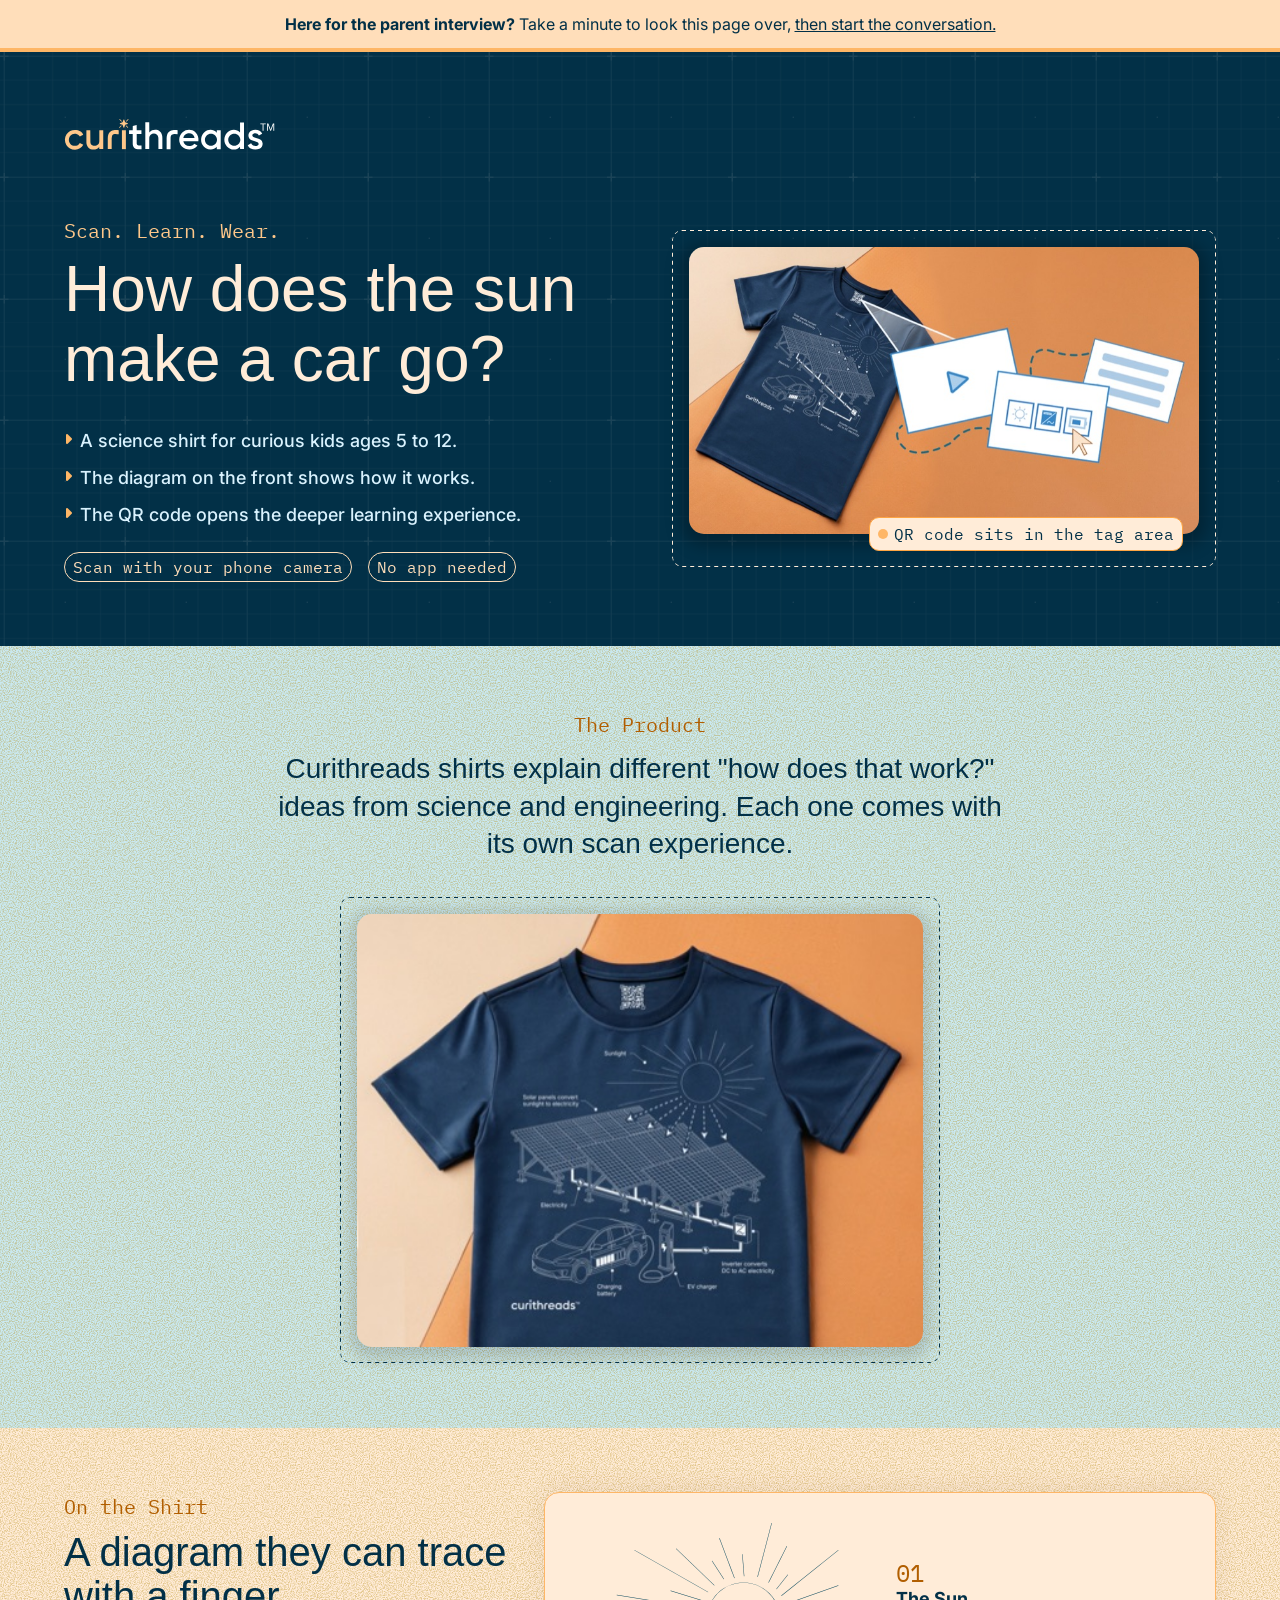
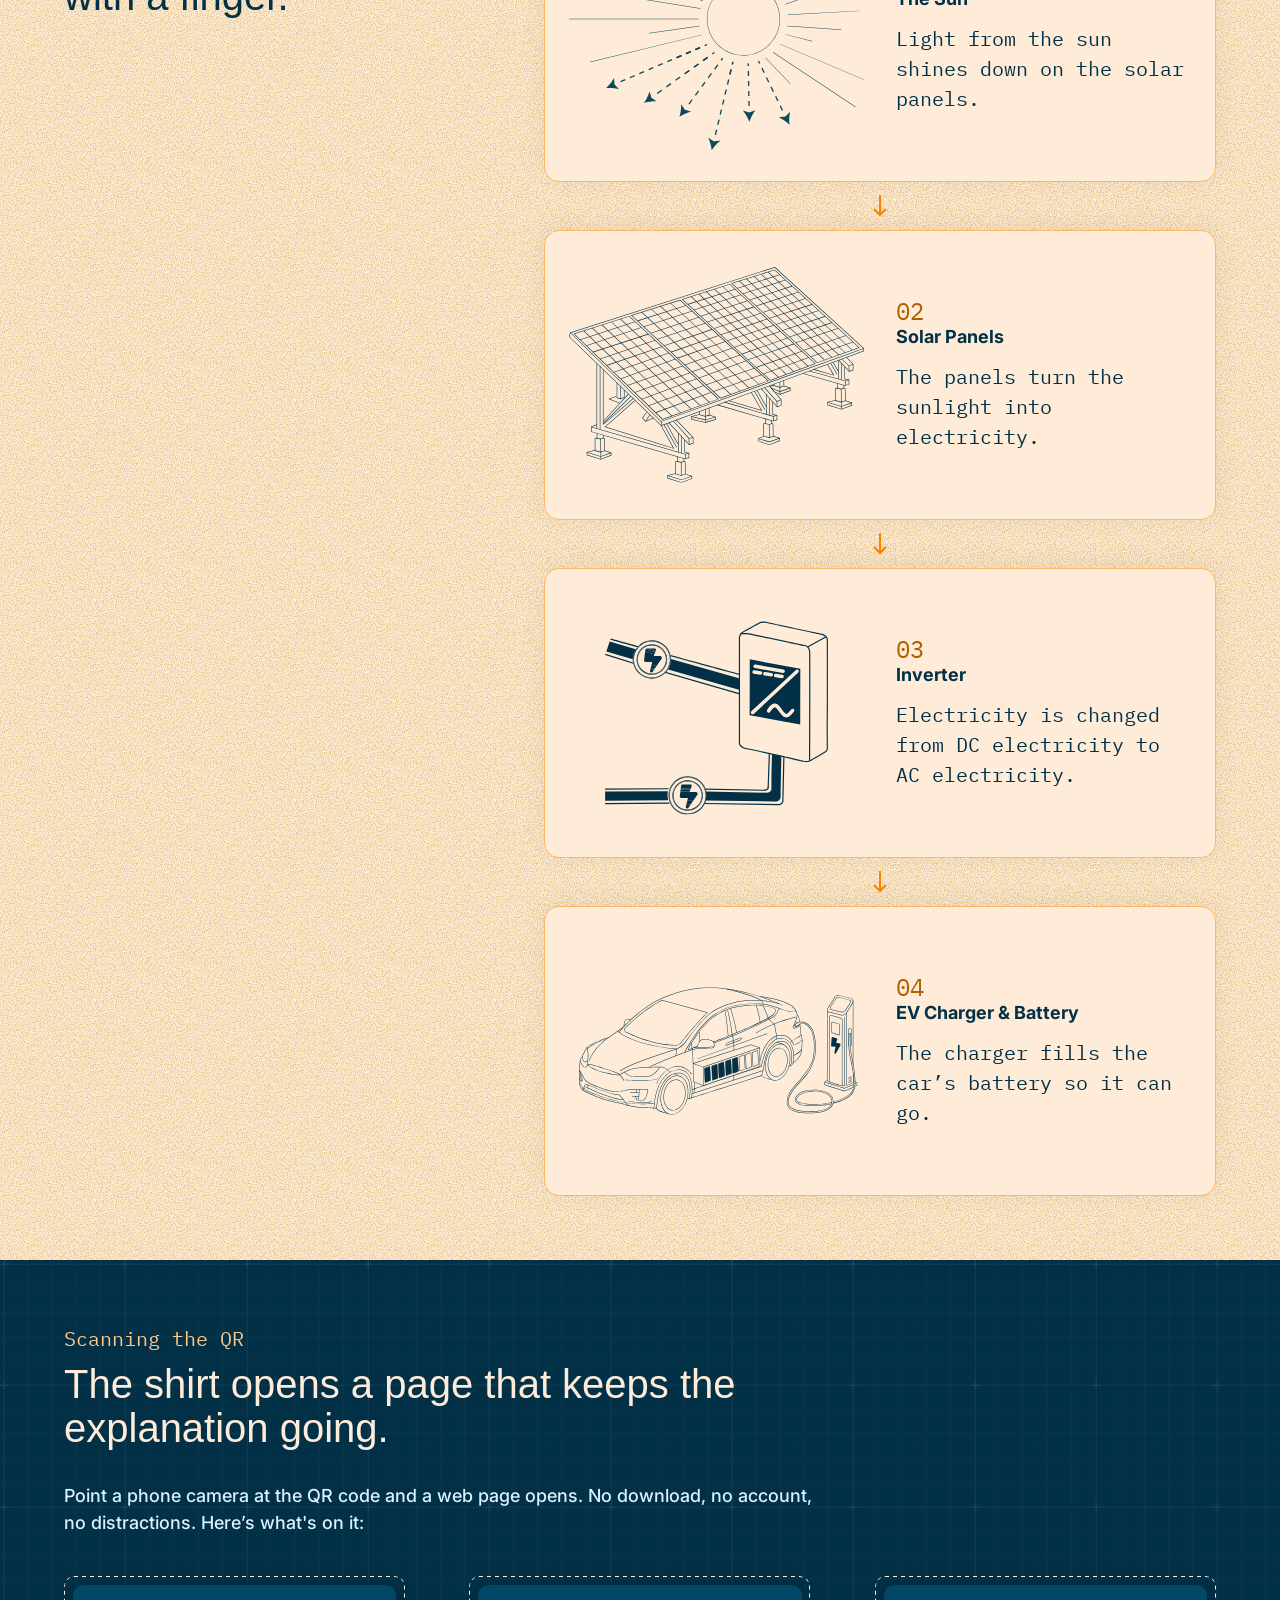
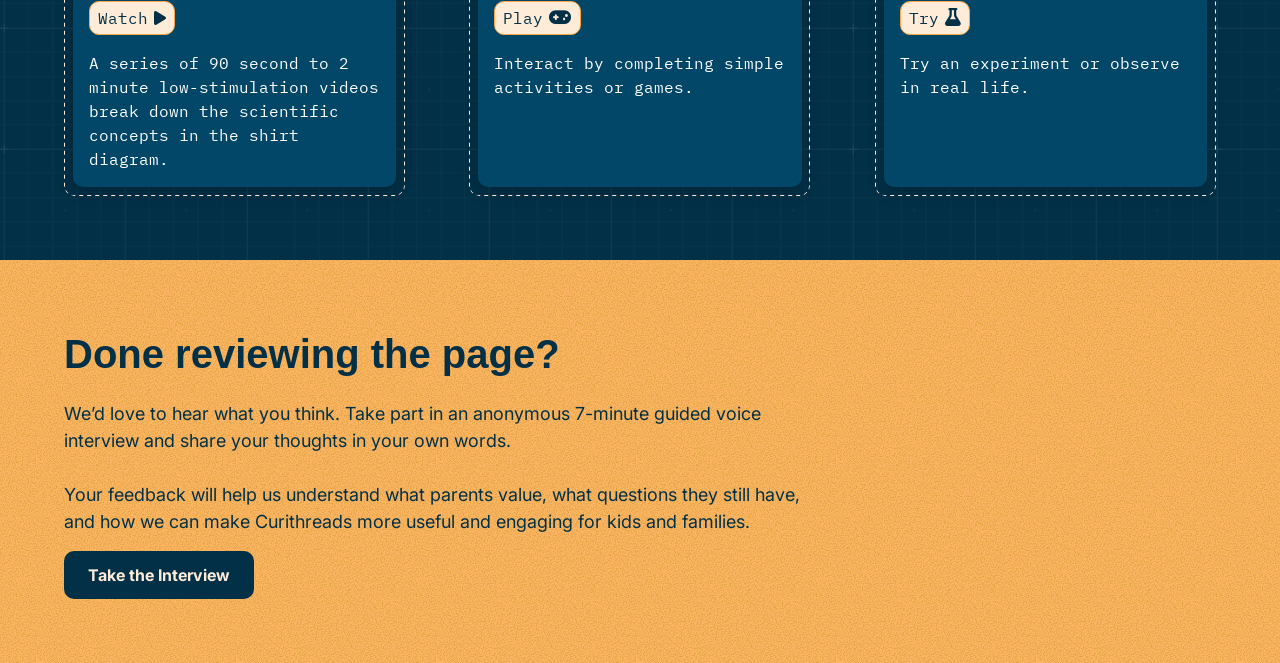
==== parent-interview/index.html @ 8d81da08 "Add Curithreads design system and parent-interview landing page - Design tokens (color, type, spacin" ====
<!DOCTYPE html>
<html lang="en">
<head>
  <meta charset="utf-8">
  <meta name="viewport" content="width=device-width, initial-scale=1">
  <title>Curithreads — Parent Interview</title>

  <!-- TODO: swap for the Font Awesome 7 Pro kit script; then use fa-regular for play/gamepad/flask as in Figma -->
  <link rel="stylesheet" href="https://cdnjs.cloudflare.com/ajax/libs/font-awesome/6.5.2/css/all.min.css">

  <link rel="stylesheet" href="../css/tokens.css">
  <link rel="stylesheet" href="../css/typography.css">
  <link rel="stylesheet" href="../css/base.css">
  <link rel="stylesheet" href="../css/components.css">
  <link rel="stylesheet" href="parent-interview.css">
  <script src="parent-interview.js" defer></script>
</head>
<body>

  <!-- Announcement banner -->
  <div class="announcement surface-banner">
    <p class="body">
      <strong class="body-bold">Here for the parent interview?</strong>
      Take a minute to look this page over,
      <a class="body" href="https://buildpad.io/interview/tk2288g4">then start the conversation.</a>
    </p>
  </div>

  <main>

    <!-- Hero -->
    <header class="surface-inverse surface-grid">
      <div class="container hero">
        <img class="hero__logo" src="../images/curithreads-logo-white.svg" alt="Curithreads" width="213" height="36">

        <div class="hero__grid">
          <div class="hero__copy">
            <div class="hero__intro">
              <div class="heading-group">
                <p class="mono-lg text-inverse-accent">Scan. Learn. Wear.</p>
                <h1 class="display text-inverse-display">How does the sun make a car go?</h1>
              </div>

              <ul class="caret-list body-lg-medium text-inverse" role="list">
                <li><i class="fa-solid fa-caret-right icon-sm" aria-hidden="true"></i>A science shirt for curious kids ages 5 to 12.</li>
                <li><i class="fa-solid fa-caret-right icon-sm" aria-hidden="true"></i>The diagram on the front shows how it works.</li>
                <li><i class="fa-solid fa-caret-right icon-sm" aria-hidden="true"></i>The QR code opens the deeper learning experience.</li>
              </ul>
            </div>

            <ul class="pill-row" role="list">
              <li class="pill mono">Scan with your phone camera</li>
              <li class="pill mono">No app needed</li>
            </ul>
          </div>

          <figure class="frame frame--dashed hero__media">
            <img
              src="../images/solar-to-ev-4-1280.jpg"
              srcset="../images/solar-to-ev-4-800.jpg 800w, ../images/solar-to-ev-4-1280.jpg 1280w"
              sizes="(max-width: 960px) 100vw, 50vw"
              alt="Navy Curithreads t-shirt printed with a diagram of sunlight, solar panels and an EV charger, with the QR code on the collar linking to video, activity and reading screens"
              width="1280" height="720" fetchpriority="high">
            <figcaption class="tag mono"><span class="tag__dot" aria-hidden="true"></span>QR code sits in the tag area</figcaption>
          </figure>
        </div>
      </div>
    </header>

    <!-- The Product -->
    <section class="surface-cool surface-grain" aria-labelledby="product-heading">
      <div class="container product">
        <h2 id="product-heading" class="mono-lg text-accent">The Product</h2>
        <p class="lead">Curithreads shirts explain different "how does that work?" ideas from science and engineering. Each one comes with its own scan experience.</p>
        <figure class="frame frame--dashed product__media">
          <img
            src="../images/solar-to-ev-5-900.jpg"
            srcset="../images/solar-to-ev-5-450.jpg 450w, ../images/solar-to-ev-5-900.jpg 900w, ../images/solar-to-ev-5-1200.jpg 1200w"
            sizes="(max-width: 648px) calc(100vw - 80px), 568px"
            alt="Navy Curithreads t-shirt with a printed diagram showing sunlight hitting solar panels, an inverter converting DC to AC electricity, and an EV charger charging a car battery"
            width="900" height="688" loading="lazy">
        </figure>
      </div>
    </section>

    <!-- On the Shirt -->
    <section class="surface-warm surface-grain" aria-labelledby="shirt-heading">
      <div class="container shirt">
        <div class="heading-group shirt__intro">
          <p class="mono-lg text-accent">On the Shirt</p>
          <h2 id="shirt-heading" class="heading-lg">A diagram they can trace with a finger.</h2>
        </div>

        <ol class="steps" role="list">
          <li class="step" style="--i: 0">
            <div class="step__card">
              <div class="step__art"><img src="../images/sun.svg" alt="" width="344" height="266"></div>
              <div class="step__text">
                <div>
                  <span class="numeral text-accent" aria-hidden="true">01</span>
                  <h3 class="title">The Sun</h3>
                </div>
                <p class="mono-lg">Light from the sun shines down on the solar panels.</p>
              </div>
            </div>
          </li>
          <li class="step" style="--i: 1">
            <div class="step__card">
              <div class="step__art"><img src="../images/panels.svg" alt="" width="344" height="252"></div>
              <div class="step__text">
                <div>
                  <span class="numeral text-accent" aria-hidden="true">02</span>
                  <h3 class="title">Solar Panels</h3>
                </div>
                <p class="mono-lg">The panels turn the sunlight into electricity.</p>
              </div>
            </div>
          </li>
          <li class="step" style="--i: 2">
            <div class="step__card">
              <div class="step__art"><img src="../images/inverter.svg" alt="" width="239" height="217"></div>
              <div class="step__text">
                <div>
                  <span class="numeral text-accent" aria-hidden="true">03</span>
                  <h3 class="title">Inverter</h3>
                </div>
                <p class="mono-lg">Electricity is changed from DC electricity to AC electricity.</p>
              </div>
            </div>
          </li>
          <li class="step" style="--i: 3">
            <div class="step__card">
              <div class="step__art"><img src="../images/ev.svg" alt="" width="360" height="178"></div>
              <div class="step__text">
                <div>
                  <span class="numeral text-accent" aria-hidden="true">04</span>
                  <h3 class="title">EV Charger &amp; Battery</h3>
                </div>
                <p class="mono-lg">The charger fills the car’s battery so it can go.</p>
              </div>
            </div>
          </li>
        </ol>
      </div>
    </section>

    <!-- Scanning the QR -->
    <section class="surface-inverse surface-grid" aria-labelledby="scan-heading">
      <div class="container scan">
        <div class="scan__intro">
          <div class="heading-group">
            <p class="mono-lg text-inverse-accent">Scanning the QR</p>
            <h2 id="scan-heading" class="heading-lg text-inverse-display">The shirt opens a page that keeps the explanation going.</h2>
          </div>
          <p class="body-lg-medium text-inverse">Point a phone camera at the QR code and a web page opens. No download, no account, no distractions. Here’s what's on it:</p>
        </div>

        <ul class="features" role="list">
          <li class="frame frame--dashed">
            <div class="feature">
              <span class="tag mono">Watch <i class="fa-solid fa-play icon-sm" aria-hidden="true"></i></span>
              <p class="mono text-white">A series of 90 second to 2 minute low-stimulation videos break down the scientific concepts in the shirt diagram.</p>
            </div>
          </li>
          <li class="frame frame--dashed">
            <div class="feature">
              <span class="tag mono">Play <i class="fa-solid fa-gamepad icon" aria-hidden="true"></i></span>
              <p class="mono text-white">Interact by completing simple activities or games.</p>
            </div>
          </li>
          <li class="frame frame--dashed">
            <div class="feature">
              <span class="tag mono">Try <i class="fa-solid fa-flask icon" aria-hidden="true"></i></span>
              <p class="mono text-white">Try an experiment or observe in real life.</p>
            </div>
          </li>
        </ul>
      </div>
    </section>

    <!-- Interview CTA -->
    <section id="interview" class="surface-accent surface-grain" aria-labelledby="interview-heading">
      <div class="container interview">
        <h2 id="interview-heading" class="heading-lg-bold">Done reviewing the page?</h2>
        <div class="interview__body body-lg">
          <p>We’d love to hear what you think. Take part in an anonymous 7-minute guided voice interview and share your thoughts in your own words.</p>
          <p>Your feedback will help us understand what parents value, what questions they still have, and how we can make Curithreads more useful and engaging for kids and families.</p>
        </div>
        <a class="button body-bold" href="https://buildpad.io/interview/tk2288g4">Take the Interview</a>
      </div>
    </section>

  </main>
</body>
</html>
---- css/tokens.css ----
/* ==========================================================================
   Curithreads — Design Tokens
   ========================================================================== */

:root {
  /* ---- Color: primary ---------------------------------------------------
     Names mirror the Figma variables (curithreads-brand-colors), so Figma
     Dev Mode output like var(--primary-navy) works as-is. */
  --primary-blue: #219ebc;
  --primary-teal: #126783;
  --primary-navy: #023047;
  --primary-orange: #fb8501;

  /* ---- Color: sky scale ------------------------------------------------ */
  --scale-sky-50: #cae9f1;    /* NOT IN FIGMA — from parent-interview "The Product" bg */
  --scale-sky-100: #9bdded;
  --scale-sky-200: #7cd3e8;
  --scale-sky-300: #5ec9e2;
  --scale-sky-400: #40bfdd;
  --scale-sky-500: #25b2d4;
  --scale-sky-600: #1f99b6;
  --scale-sky-700: #1a7f97;
  --scale-sky-800: #156679;
  --scale-sky-900: #0f4c5b;
  --scale-sky-1000: #0a333c;

  /* ---- Color: ocean scale ---------------------------------------------- */
  --scale-ocean-100: #97daf0;
  --scale-ocean-200: #78cfec;
  --scale-ocean-300: #59c4e8;
  --scale-ocean-400: #39b9e3;
  --scale-ocean-500: #1eacdb;
  --scale-ocean-600: #1994bc;
  --scale-ocean-700: #157b9c;
  --scale-ocean-800: #11627d;
  --scale-ocean-900: #0c4a5e;
  --scale-ocean-1000: #08313e;

  /* ---- Color: navy scale ----------------------------------------------- */
  --scale-navy-50: #d9f2fe;   /* NOT IN FIGMA — from text styles (body on dark) */
  --scale-navy-100: #8cd6fb;
  --scale-navy-200: #6acafa;
  --scale-navy-300: #47bef9;
  --scale-navy-400: #24b2f8;
  --scale-navy-500: #06a4f3;
  --scale-navy-600: #058cd0;
  --scale-navy-700: #0475ad;
  --scale-navy-800: #035d8a;
  --scale-navy-900: #024668;
  --scale-navy-1000: var(--primary-navy); /* Figma has #012E45; unified with primary navy */

  /* ---- Color: orange scale --------------------------------------------- */
  --scale-orange-25: #ffecd8; /* NOT IN FIGMA — from text styles (headlines on dark) */
  --scale-orange-50: #ffdeba;
  --scale-orange-100: #fec78a;
  --scale-orange-200: #feb666;
  --scale-orange-300: #fea543;
  --scale-orange-400: #fe951f;
  --scale-orange-500: #f88300;
  --scale-orange-600: #d57100;
  --scale-orange-700: #b15e00;
  --scale-orange-800: #8e4b00;
  --scale-orange-900: #6a3800;
  --scale-orange-1000: #472500;

  /* ---- Color: neutrals ------------------------------------------------- */
  --color-white: #ffffff;
  --color-black: #000000;

  /* ---- Color: semantic text -------------------------------------------- */
  --text-default: var(--primary-navy);
  --text-accent: var(--scale-orange-700);         /* eyebrows, step numbers */
  --text-inverse: var(--scale-navy-50);           /* body copy on navy */
  --text-inverse-display: var(--scale-orange-25); /* headlines on navy */
  --text-inverse-accent: var(--scale-orange-100); /* eyebrows on navy */
  --text-inverse-subtle: var(--scale-orange-50);  /* small mono notes on navy */
  --text-icon-accent: var(--scale-orange-200);    /* bullet carets on navy */

  /* ---- Color: semantic surfaces ---------------------------------------- */
  --surface-default: var(--color-white);
  --surface-inverse: var(--primary-navy);
  --surface-inverse-raised: var(--scale-navy-900); /* cards on navy */
  --surface-banner: var(--scale-orange-50);
  --surface-warm: var(--scale-orange-25);
  --surface-cool: var(--scale-sky-50);
  --surface-accent: var(--scale-orange-200);
  --surface-tag: var(--scale-orange-25);

  /* ---- Color: semantic borders ----------------------------------------- */
  --border-frame: var(--scale-orange-25);   /* thin outline around cards/images */
  --border-tag: var(--scale-orange-300);
  --border-pill-inverse: var(--scale-orange-50);
  --border-accent: var(--scale-orange-200); /* thick rule under banner */

  /* ---- Font families --------------------------------------------------- */
  --font-display: "Futura", "Futura PT", "Jost", "Century Gothic", sans-serif;
  --font-body: "Inter", system-ui, -apple-system, "Segoe UI", sans-serif;
  --font-mono: "IBM Plex Mono", ui-monospace, "SFMono-Regular", Menlo, monospace;
  --font-icon: "Font Awesome 7 Pro";

  /* ---- Font weights ---------------------------------------------------- */
  --weight-regular: 400;
  --weight-medium: 500;
  --weight-bold: 700;
  --weight-solid: 900; /* Font Awesome "solid" style */

  /* ---- Font sizes (16px root) ------------------------------------------ */
  --size-14: 0.875rem;  /* 14px */
  --size-16: 1rem;      /* 16px */
  --size-18: 1.125rem;  /* 18px */
  --size-20: 1.25rem;   /* 20px */
  --size-24: 1.5rem;    /* 24px */
  --size-28: 1.75rem;   /* 28px */
  --size-36: 2.25rem;   /* 36px */
  --size-40: 2.5rem;    /* 40px */
  --size-64: 4rem;      /* 64px */

  /* ---- Line heights (unitless ratios) ---------------------------------- */
  --leading-none: 1;     /* 36/36 */
  --leading-tight: 1.1;  /* 64/70.4, 40/44 */
  --leading-snug: 1.35;  /* 28/37.8 */
  --leading-normal: 1.5; /* 16/24, 18/27, 20/30, 24/36, 40/60 */

  /* ---- Spacing --------------------------------------------------------- */
  --space-4: 0.25rem;
  --space-8: 0.5rem;
  --space-12: 0.75rem;
  --space-16: 1rem;
  --space-24: 1.5rem;
  --space-32: 2rem;
  --space-40: 2.5rem;
  --space-48: 3rem;
  --space-64: 4rem;
  --space-72: 4.5rem;

  /* ---- Radius ---------------------------------------------------------- */
  --radius-md: 10px;
  --radius-lg: 15px;
  --radius-pill: 9999px;

  /* ---- Shadows --------------------------------------------------------- */
  --shadow-frame: 0 4px 4px #00141d;
  --shadow-raised: 0 4px 16px rgb(0 0 0 / 0.25);
  /* Image drop shadows — pick by the background the image sits on */
  --shadow-media-dark: 0 4px 16px 8px rgb(0 0 0 / 0.25);  /* on dark (navy) */
  --shadow-media-light: 0 4px 16px 8px rgb(0 0 0 / 0.15); /* on light surfaces */

  /* ---- Layout ---------------------------------------------------------- */
  --container-max: 1440px;
  --content-max: 750px;  /* readable text column */
  --gutter: var(--space-64);
  --section-pad-y: var(--space-64);
}

@media (max-width: 600px) {
  :root {
    --gutter: var(--space-24);
    --section-pad-y: var(--space-48);
  }
}
---- css/typography.css ----
/* ==========================================================================
   Curithreads — Typography
   Requires tokens.css.

   Type styles set font only, never color. Pair them with a .text-* color
   utility (bottom of file) or set color on the parent section.
   ========================================================================== */

@import url("https://fonts.googleapis.com/css2?family=IBM+Plex+Mono:wght@400&family=Inter:wght@400;500;700&display=swap");

/* ---- Display (Futura) ---------------------------------------------------- */

/* 64/70.4 · 500 — hero headline ("How does the sun make a car go?") */
.display {
  font-family: var(--font-display);
  font-size: var(--size-64);
  font-weight: var(--weight-medium);
  line-height: var(--leading-tight);
}

/* 40/44 · 500 — section headline ("A diagram they can trace with a finger.") */
.heading-lg {
  font-family: var(--font-display);
  font-size: var(--size-40);
  font-weight: var(--weight-medium);
  line-height: var(--leading-tight);
}

/* 40/60 · 700 — CTA headline ("Done reviewing the page?") */
.heading-lg-bold {
  font-family: var(--font-display);
  font-size: var(--size-40);
  font-weight: var(--weight-bold);
  line-height: var(--leading-normal);
}

/* 28/37.8 · 500 — intro statement ("Curithreads shirts explain…") */
.lead {
  font-family: var(--font-display);
  font-size: var(--size-28);
  font-weight: var(--weight-medium);
  line-height: var(--leading-snug);
}

/* ---- Body (Inter) -------------------------------------------------------- */

/* 24/36 · 700 — step / card title ("The Sun", "Inverter") */
.title {
  font-family: var(--font-body);
  font-size: var(--size-24);
  font-weight: var(--weight-bold);
  line-height: var(--leading-normal);
}

/* 18/27 · 400 — long-form paragraph ("We'd love to hear what you think…") */
.body-lg {
  font-family: var(--font-body);
  font-size: var(--size-18);
  font-weight: var(--weight-regular);
  line-height: var(--leading-normal);
}

/* 18/27 · 500 — body on dark backgrounds ("A science shirt for curious kids…") */
.body-lg-medium {
  font-family: var(--font-body);
  font-size: var(--size-18);
  font-weight: var(--weight-medium);
  line-height: var(--leading-normal);
}

/* 16/24 · 400 — default body ("Take a minute to look this page over") */
.body {
  font-family: var(--font-body);
  font-size: var(--size-16);
  font-weight: var(--weight-regular);
  line-height: var(--leading-normal);
}

/* 16/24 · 700 — emphasis ("Here for the parent interview?") */
.body-bold {
  font-family: var(--font-body);
  font-size: var(--size-16);
  font-weight: var(--weight-bold);
  line-height: var(--leading-normal);
}

/* Links inherit the surrounding style and add the underline.
   <a class="body">…</a> or <a class="body-bold">Take the Interview</a> */
/* :where() keeps specificity at zero so components like .button can override */
:where(.link, a.body, a.body-bold) {
  color: inherit;
  text-decoration: underline;
}

/* ---- Mono (IBM Plex Mono) ------------------------------------------------ */

/* 36/36 · 400 — step numerals ("01", "02") */
.numeral {
  font-family: var(--font-mono);
  font-size: var(--size-36);
  font-weight: var(--weight-regular);
  line-height: var(--leading-none);
}

/* 20/30 · 400 — eyebrows ("The Product", "Scan. Learn. Wear.") and
   step descriptions ("Light from the sun shines down…") */
.mono-lg {
  font-family: var(--font-mono);
  font-size: var(--size-20);
  font-weight: var(--weight-regular);
  line-height: var(--leading-normal);
}

/* 16/24 · 400 — labels, notes, feature copy ("Watch", "No app needed") */
.mono {
  font-family: var(--font-mono);
  font-size: var(--size-16);
  font-weight: var(--weight-regular);
  line-height: var(--leading-normal);
}

/* ---- Icons (Font Awesome) -----------------------------------------------
   Font family + style come from Font Awesome's own classes
   (fa-solid / fa-regular). These only size the glyph.
   <i class="fa-solid fa-caret-right icon-sm" aria-hidden="true"></i> */

.icon    { font-size: var(--size-18); line-height: 1; }
.icon-sm { font-size: var(--size-16); line-height: 1; }

/* ---- Text color utilities ------------------------------------------------ */

.text-default        { color: var(--text-default); }
.text-accent         { color: var(--text-accent); }
.text-inverse        { color: var(--text-inverse); }
.text-inverse-display{ color: var(--text-inverse-display); }
.text-inverse-accent { color: var(--text-inverse-accent); }
.text-inverse-subtle { color: var(--text-inverse-subtle); }
.text-icon-accent    { color: var(--text-icon-accent); }
.text-white          { color: var(--color-white); }

/* ---- Responsive scale ---------------------------------------------------- */

@media (max-width: 600px) {
  .display          { font-size: var(--size-40); }
  .heading-lg,
  .heading-lg-bold  { font-size: var(--size-28); line-height: var(--leading-tight); }
  .lead             { font-size: var(--size-20); }
  .numeral          { font-size: var(--size-28); }
  .mono-lg          { font-size: var(--size-18); }
}
---- css/base.css ----
/* ==========================================================================
   Curithreads — Base
   Requires tokens.css.
   ========================================================================== */

*,
*::before,
*::after {
  box-sizing: border-box;
}

body {
  margin: 0;
  background: var(--surface-default);
  color: var(--text-default);
  font-family: var(--font-body);
  -webkit-font-smoothing: antialiased;
}

h1, h2, h3, h4, h5, h6, p, figure, ul, ol {
  margin: 0;
}

/* Lists used for layout: add role="list" so Safari keeps list semantics */
ul[role="list"],
ol[role="list"] {
  padding: 0;
  list-style: none;
}

img {
  display: block;
  max-width: 100%;
  height: auto;
}

a {
  color: inherit;
}

:focus-visible {
  outline: 3px solid var(--primary-orange);
  outline-offset: 2px;
}

.visually-hidden {
  position: absolute;
  width: 1px;
  height: 1px;
  overflow: hidden;
  clip: rect(0 0 0 0);
  white-space: nowrap;
}

/* ---- Layout ---------------------------------------------------------------- */

.container {
  width: 100%;
  max-width: var(--container-max);
  margin-inline: auto;
  padding: var(--section-pad-y) var(--gutter);
}

/* ---- Surfaces -------------------------------------------------------------- */

.surface-inverse { background: var(--surface-inverse); }
.surface-banner  { background: var(--surface-banner); }
.surface-warm    { background: var(--surface-warm); }
.surface-cool    { background: var(--surface-cool); }
.surface-accent  { background: var(--surface-accent); }

/* Grid pattern overlay. Background images paint above the background color
   and below content, so no extra element is needed.
   <section class="surface-inverse surface-grid"> */
.surface-grid {
  background-image: url("../images/grid-background.svg");
  background-position: top left;
  background-repeat: repeat;
  background-size: 121.333px; /* 25% of the source artwork's 485.333px period */
}

/* Retro print grain for light surfaces.
   <section class="surface-warm surface-grain"> */
.surface-grain {
  background-image: url("../images/grain.svg");
  background-repeat: repeat;
  background-size: 200px;
}
---- css/components.css ----
/* ==========================================================================
   Curithreads — Components
   Requires tokens.css + typography.css.
   ========================================================================== */

/* ---- Pill ------------------------------------------------------------------
   Outlined label on dark backgrounds ("No app needed").
   <span class="pill mono">No app needed</span> */

.pill {
  display: inline-flex;
  align-items: center;
  padding: 2px var(--space-8);
  border: 1px solid var(--border-pill-inverse);
  border-radius: var(--radius-lg);
  color: var(--text-inverse-subtle);
}

.pill-row {
  display: flex;
  flex-wrap: wrap;
  gap: var(--space-16);
}

/* ---- Tag -------------------------------------------------------------------
   Filled chip with optional dot or trailing icon ("Watch ▶").
   <span class="tag mono">Watch <i class="fa-solid fa-play icon-sm" aria-hidden="true"></i></span> */

.tag {
  display: inline-flex;
  align-items: center;
  gap: 6px;
  padding: var(--space-4) var(--space-8);
  background: var(--surface-tag);
  border: 1px solid var(--border-tag);
  border-radius: var(--radius-md);
  color: var(--text-default);
}

.tag__dot {
  width: 10px;
  height: 10px;
  border-radius: var(--radius-pill);
  background: var(--scale-orange-200);
}

/* ---- Frame -----------------------------------------------------------------
   Thin light outline that wraps images and cards on dark backgrounds. */

.frame {
  padding: var(--space-8);
  border: 1px solid var(--border-frame);
  border-radius: var(--radius-md);
}

/* Dashed variant: 4px dashes / 4px gaps. CSS `dashed` can't set dash length,
   so the outline is an SVG used as a mask over a solid fill, which lets the
   color come from a variable. Stroke is 2px centered on the edge, leaving a
   1px visible line.
   Set --frame-color to change it, e.g. on light backgrounds:
   <figure class="frame frame--dashed" style="--frame-color: var(--primary-navy)"> */
.frame--dashed {
  --frame-color: var(--border-frame);
  position: relative;
  border-color: transparent;
}

.frame--dashed::before {
  content: "";
  position: absolute;
  inset: -1px; /* cover the transparent 1px border */
  /* Snap to whole pixels. Frames around images often have fractional heights,
     and the SVG mask then rasterizes a pixel taller than the box, clipping the
     bottom line. Browsers without round() keep the inset sizing above. */
  width: round(down, 100% + 2px, 1px);
  height: round(down, 100% + 2px, 1px);
  border-radius: inherit;
  background: var(--frame-color);
  -webkit-mask: url("data:image/svg+xml,%3Csvg xmlns='http://www.w3.org/2000/svg'%3E%3Crect width='100%25' height='100%25' rx='10' fill='none' stroke='black' stroke-width='2' stroke-dasharray='4 4'/%3E%3C/svg%3E") 0 0 / 100% 100% no-repeat;
  mask: url("data:image/svg+xml,%3Csvg xmlns='http://www.w3.org/2000/svg'%3E%3Crect width='100%25' height='100%25' rx='10' fill='none' stroke='black' stroke-width='2' stroke-dasharray='4 4'/%3E%3C/svg%3E") 0 0 / 100% 100% no-repeat;
  pointer-events: none;
}

/* ---- Caret list ------------------------------------------------------------
   Bulleted list with orange caret icons. */

.caret-list {
  display: grid;
  gap: 10px;
}

.caret-list li {
  display: flex;
  gap: var(--space-8);
}

.caret-list i {
  flex: none;
  color: var(--text-icon-accent);
  line-height: 1.6; /* optically centers the caret on the first line of 18px text */
}

/* ---- Eyebrow + heading group --------------------------------------------- */

.heading-group {
  display: grid;
  gap: var(--space-8);
}

/* ---- Button ----------------------------------------------------------------
   Primary action. Use on <a> for navigation, <button> for actions.
   <a class="button body-bold" href="…">Take the Interview</a> */

.button {
  display: inline-flex;
  align-items: center;
  justify-content: center;
  gap: var(--space-8);
  min-height: 48px;
  padding: var(--space-12) var(--space-24);
  border: 0;
  border-radius: var(--radius-md);
  background: var(--primary-navy);
  color: var(--scale-orange-25);
  text-decoration: none;
  cursor: pointer;
  transition: background-color 0.2s ease, transform 0.1s ease;
}

.button:hover {
  background: var(--scale-navy-900);
}

.button:active {
  transform: translateY(1px);
}
---- parent-interview/parent-interview.css ----
/* ==========================================================================
   Page: parent-interview
   Page-specific layout only. Colors, type and components come from /css.
   ========================================================================== */

/* ---- Announcement banner -------------------------------------------------- */

.announcement {
  padding: var(--space-12) var(--gutter);
  border-bottom: 4px solid var(--border-accent);
  text-align: center;
}

/* ---- Hero ------------------------------------------------------------------ */

.hero {
  display: grid;
  gap: var(--space-64);
}

.hero__logo {
  width: 213px;
}

.hero__grid {
  display: grid;
  grid-template-columns: repeat(2, minmax(0, 1fr)); /* 50/50 */
  align-items: center;
  gap: var(--space-64);
}

.hero__copy {
  display: grid;
  gap: var(--space-24);
}

.hero__intro {
  display: grid;
  gap: var(--space-32);
}

.hero__media {
  display: grid;
  justify-items: end;
  padding: var(--space-16);
}

.hero__media img {
  width: 100%;
  border-radius: var(--radius-lg);
  box-shadow: var(--shadow-media-dark);
}

/* Tag straddles the image's bottom edge: pulled up by half its own height
   (1lh text + 2 × 4px padding + 2 × 1px border). */
.hero__media .tag {
  position: relative; /* paint above the image */
  margin-top: calc((1lh + 2 * var(--space-4) + 2px) / -2);
  margin-inline: var(--space-16);
  white-space: nowrap; /* one line, so the half-height offset stays exact */
}

/* ---- The Product ----------------------------------------------------------- */

.product {
  display: grid;
  justify-items: center;
  gap: 10px;
  text-align: center;
}

.product .lead {
  max-width: var(--content-max);
}

.product__media {
  --frame-color: var(--primary-navy); /* cream dashes vanish on light blue */
  width: 100%;
  max-width: 600px;
  margin-top: var(--space-24);
  padding: var(--space-16);
}

.product__media img {
  width: 100%;
  border-radius: var(--radius-lg);
  box-shadow: var(--shadow-media-light);
}

/* ---- On the Shirt ---------------------------------------------------------- */

.shirt {
  display: grid;
  grid-template-columns: minmax(0, 2fr) minmax(0, 3fr);
  align-items: start;
  gap: var(--space-32);
}

/* Card stack ----------------------------------------------------------------
   Each step is a sticky card. As you scroll, the next card slides up and
   stacks over the previous one, offset by --stack-peek so earlier cards show
   as tabs. parent-interview.js shrinks covered cards slightly for depth.
   --pin-offset (set by the JS) is how much of the viewport the pinned title
   covers, so cards stick just below it. */

.shirt {
  --pin-offset: var(--space-64);
  --stack-peek: var(--space-16);   /* visible edge of each covered card */
  --stack-gap: var(--space-48);    /* space between cards before they stack */
  --art-h: 240px;
}

/* Spacing uses grid gap, not margins: a sticky element's margin counts
   against its container, which released the stack before card 4 landed. */
.steps {
  display: grid;
  gap: var(--stack-gap);
  container-type: inline-size;
}

.step {
  position: sticky;
  top: calc(var(--pin-offset) + var(--i) * var(--stack-peek));
}

/* Down arrow in the gap below each card. It travels with its card and is
   covered by the next card as that one stacks on top. Drawn with a mask so
   the color comes from the token. */
.step:not(:last-child)::after {
  content: "";
  position: absolute;
  top: 100%;
  left: 50%;
  width: 16px;
  height: var(--stack-gap);
  transform: translateX(-50%);
  background: var(--primary-orange);
  transition: opacity 0.2s ease;
  -webkit-mask: url("data:image/svg+xml,%3Csvg xmlns='http://www.w3.org/2000/svg' viewBox='0 0 16 22'%3E%3Cpath d='M7 0h2v17.6l4.3-4.3 1.4 1.4L8 21.4 1.3 14.7l1.4-1.4L7 17.6z'/%3E%3C/svg%3E") center / 16px 22px no-repeat;
  mask: url("data:image/svg+xml,%3Csvg xmlns='http://www.w3.org/2000/svg' viewBox='0 0 16 22'%3E%3Cpath d='M7 0h2v17.6l4.3-4.3 1.4 1.4L8 21.4 1.3 14.7l1.4-1.4L7 17.6z'/%3E%3C/svg%3E") center / 16px 22px no-repeat;
}

/* Hide the arrow once the next card has stacked (set by parent-interview.js) */
.step.is-covered::after {
  opacity: 0;
}

.step__card {
  display: grid;
  align-items: center;
  gap: var(--space-16);
  padding: var(--space-16);
  background: var(--surface-warm);
  border: 1px solid var(--scale-orange-200);
  border-radius: var(--radius-lg);
  box-shadow: 0 -4px 24px rgb(106 56 0 / 0.08); /* orange-900 tint */
  transform-origin: top center;
  will-change: transform;
}

.step__art {
  display: flex;
  align-items: center;
  justify-content: center;
  height: var(--art-h);
}

.step__art img {
  width: auto;
  max-height: 100%;
}

.step__text {
  display: grid;
  gap: var(--space-12);
}

.step__text .numeral {
  display: block;
}

/* Step number + title set smaller than the base .numeral / .title styles */
.step__text .numeral {
  font-size: var(--size-24);
}

.step__text .title {
  font-size: var(--size-18);
}

/* Wide cards: art beside text */
@container (min-width: 560px) {
  .step__card {
    grid-template-columns: minmax(0, 1fr) minmax(0, 1fr);
    gap: var(--space-32);
    padding: var(--space-24);
  }
}

/* Pinned title. Desktop: sticks in the left column.
   Stacked (≤960px): sticks to the top with its own background so the cards
   scroll behind it — see the media query below. */
.shirt__intro {
  position: sticky;
  top: var(--space-64);
  z-index: 1;
  max-width: 504px;
}

/* ---- Scanning the QR ------------------------------------------------------- */

.scan {
  display: grid;
  gap: var(--space-40);
}

.scan__intro {
  display: grid;
  gap: var(--space-32);
  max-width: var(--content-max);
}

.features {
  display: grid;
  grid-template-columns: repeat(auto-fit, minmax(min(100%, 280px), 1fr));
  gap: var(--space-64);
}

.feature {
  display: grid;
  align-content: start;
  justify-items: start;
  gap: var(--space-16);
  height: 100%;
  min-height: 178px;
  padding: var(--space-16);
  background: var(--surface-inverse-raised);
  border-radius: var(--radius-md);
  box-shadow: var(--shadow-raised);
}

/* ---- Interview CTA --------------------------------------------------------- */

.interview {
  display: grid;
  justify-items: start;
  gap: var(--space-16);
}

.interview__body {
  display: grid;
  gap: 1.5em;
  max-width: var(--content-max);
}

/* ---- Tablet: stack two-column sections ------------------------------------- */

@media (max-width: 960px) {
  .hero__grid,
  .shirt {
    grid-template-columns: minmax(0, 1fr);
  }

  .shirt {
    gap: var(--space-24);
    --stack-peek: var(--space-12);
    --art-h: 180px;
  }


  /* Pinned title bar: full-bleed, same fill + grain as the section so the
     steps disappear behind it. */
  .shirt__intro {
    top: 0;
    max-width: none;
    margin-inline: calc(-1 * var(--gutter));
    padding: var(--space-24) var(--gutter);
    background: var(--surface-warm) url("../images/grain.svg") repeat;
    background-size: 200px;
  }

  .features {
    gap: var(--space-32);
  }
}

/* ---- Mobile --------------------------------------------------------------- */

@media (max-width: 600px) {
  .hero {
    gap: var(--space-40);
  }

  .hero__intro {
    gap: var(--space-24);
  }

  .hero__logo {
    width: 160px;
  }

  .hero__media,
  .product__media {
    padding: var(--space-8);
  }

  .hero__media .tag {
    margin-inline: var(--space-8);
    font-size: var(--size-14);
  }

  .steps {
    gap: var(--space-48);
  }

  .features {
    gap: var(--space-24);
  }
}
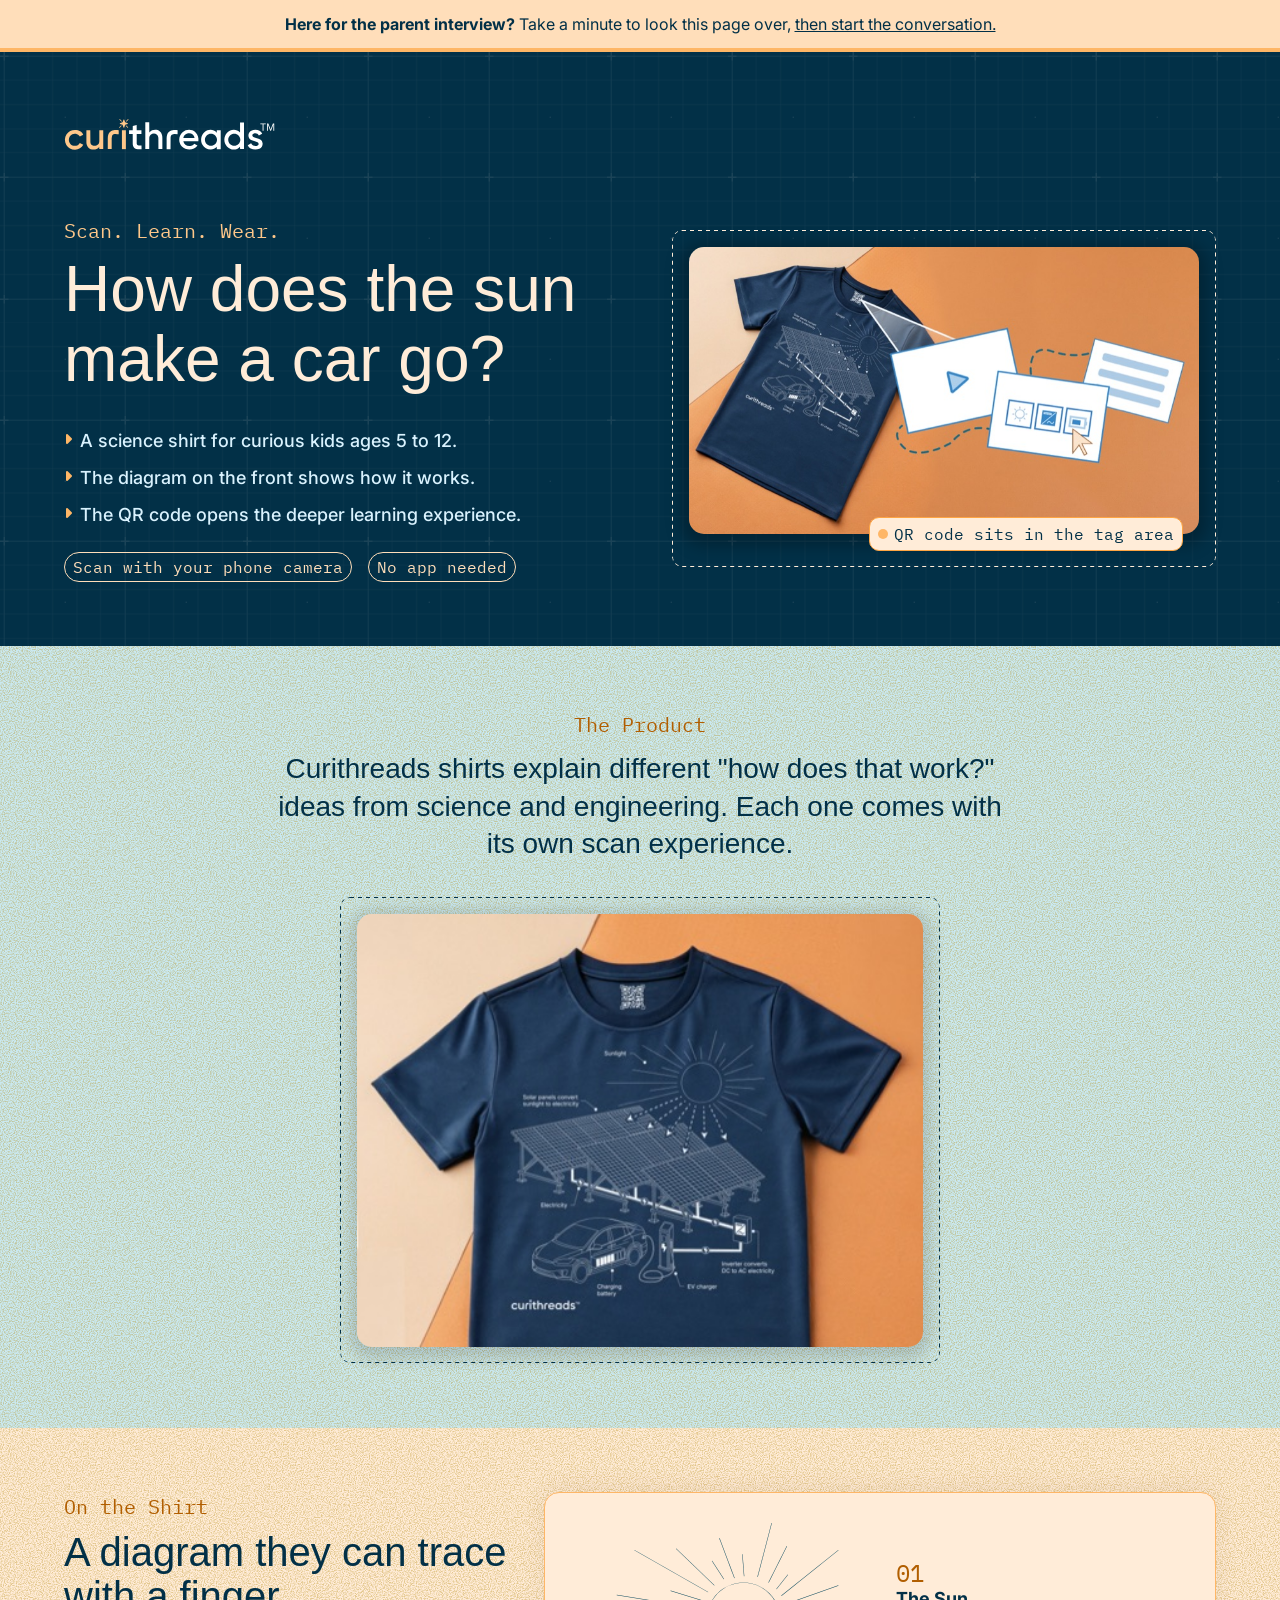
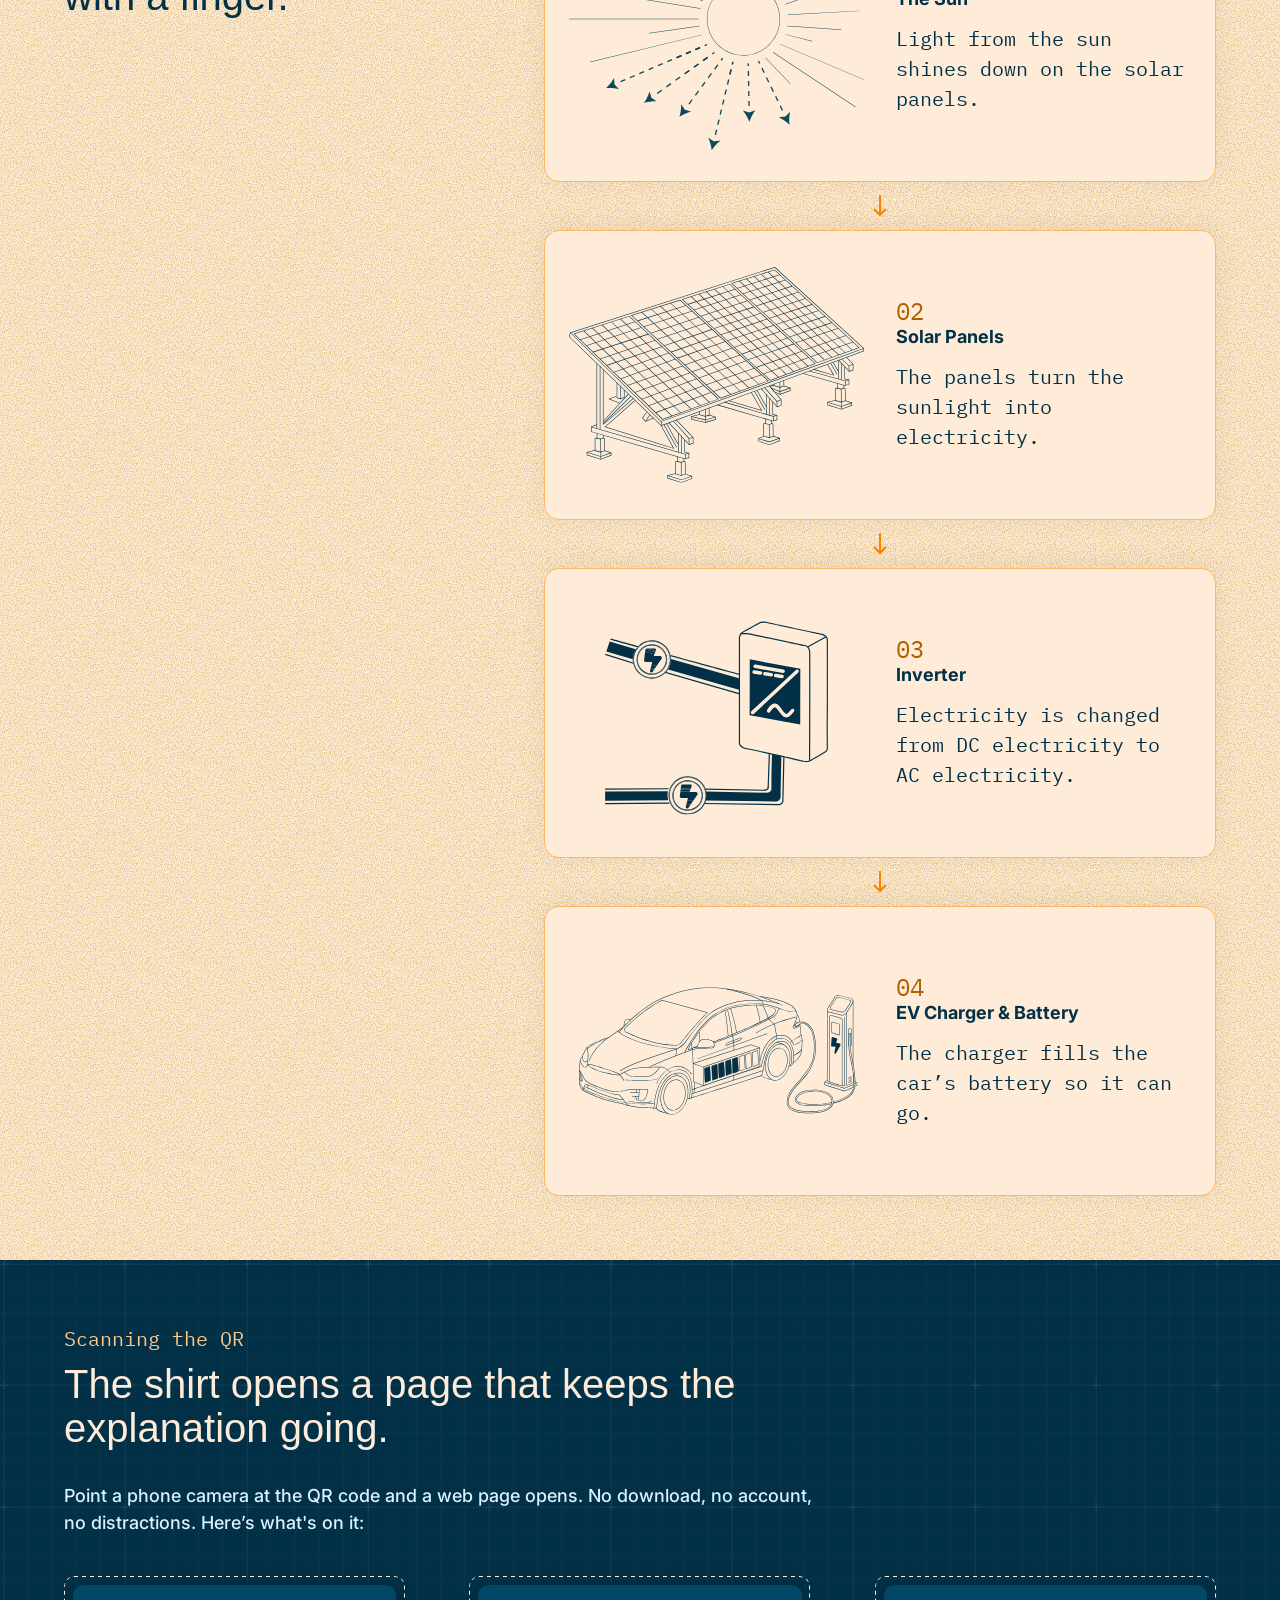
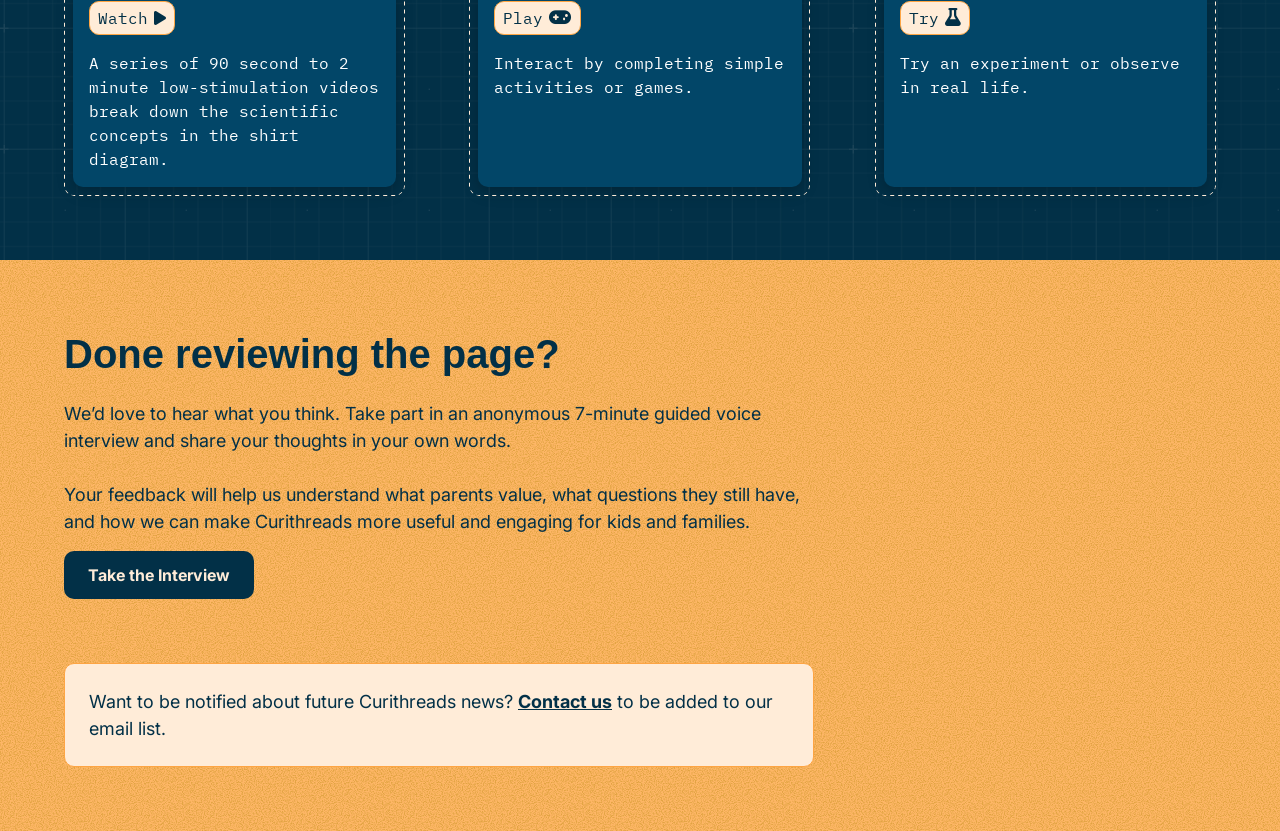
==== commit 5a2b7c4b: "Add email list card below interview CTA Co-Authored-By: Claude Opus 5.5 <noreply@anthropic.com>" ====
--- a/parent-interview/index.html
+++ b/parent-interview/index.html
@@ -22,7 +22,7 @@
     <p class="body">
       <strong class="body-bold">Here for the parent interview?</strong>
       Take a minute to look this page over,
-      <a class="body" href="https://buildpad.io/interview/tk2288g4">then start the conversation.</a>
+      <a class="body" href="https://buildpad.io/interview/2gzrdm54">then start the conversation.</a>
     </p>
   </div>
 
@@ -186,7 +186,11 @@
           <p>We’d love to hear what you think. Take part in an anonymous 7-minute guided voice interview and share your thoughts in your own words.</p>
           <p>Your feedback will help us understand what parents value, what questions they still have, and how we can make Curithreads more useful and engaging for kids and families.</p>
         </div>
-        <a class="button body-bold" href="https://buildpad.io/interview/tk2288g4">Take the Interview</a>
+        <a class="button body-bold" href="https://buildpad.io/interview/2gzrdm54">Take the Interview</a>
+
+        <aside class="notify body-lg">
+          <p>Want to be notified about future Curithreads news? <a class="link" href="mailto:allison@availta.com?subject=Curithreads%20email%20list">Contact us</a> to be added to our email list.</p>
+        </aside>
       </div>
     </section>
 
--- a/parent-interview/parent-interview.css
+++ b/parent-interview/parent-interview.css
@@ -253,6 +253,20 @@
   max-width: var(--content-max);
 }
 
+/* Email list card: 64px below the CTA (grid gap already gives 16px) */
+.notify {
+  max-width: var(--content-max);
+  margin-top: calc(var(--space-64) - var(--space-16));
+  padding: var(--space-24);
+  background: var(--surface-warm);
+  border: 1px solid var(--scale-orange-300);
+  border-radius: var(--radius-md);
+}
+
+.notify .link {
+  font-weight: var(--weight-bold);
+}
+
 /* ---- Tablet: stack two-column sections ------------------------------------- */
 
 @media (max-width: 960px) {
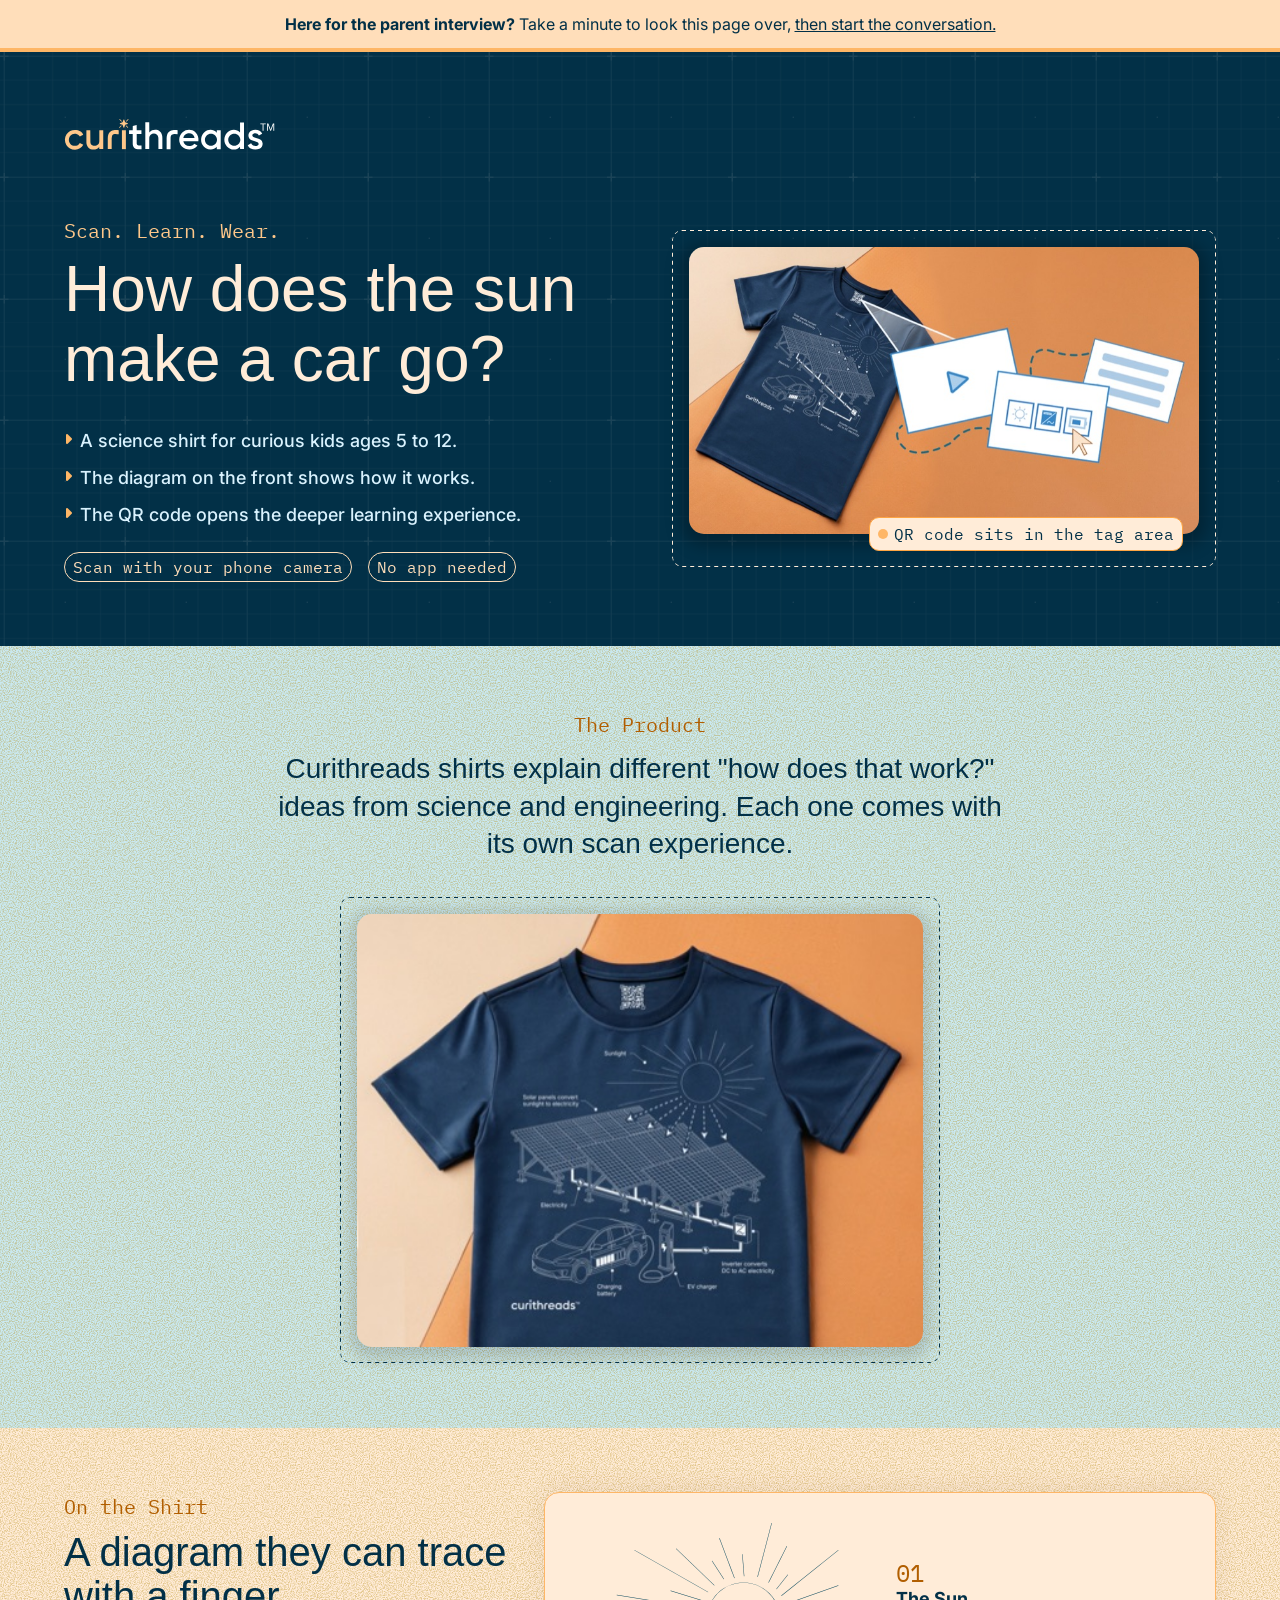
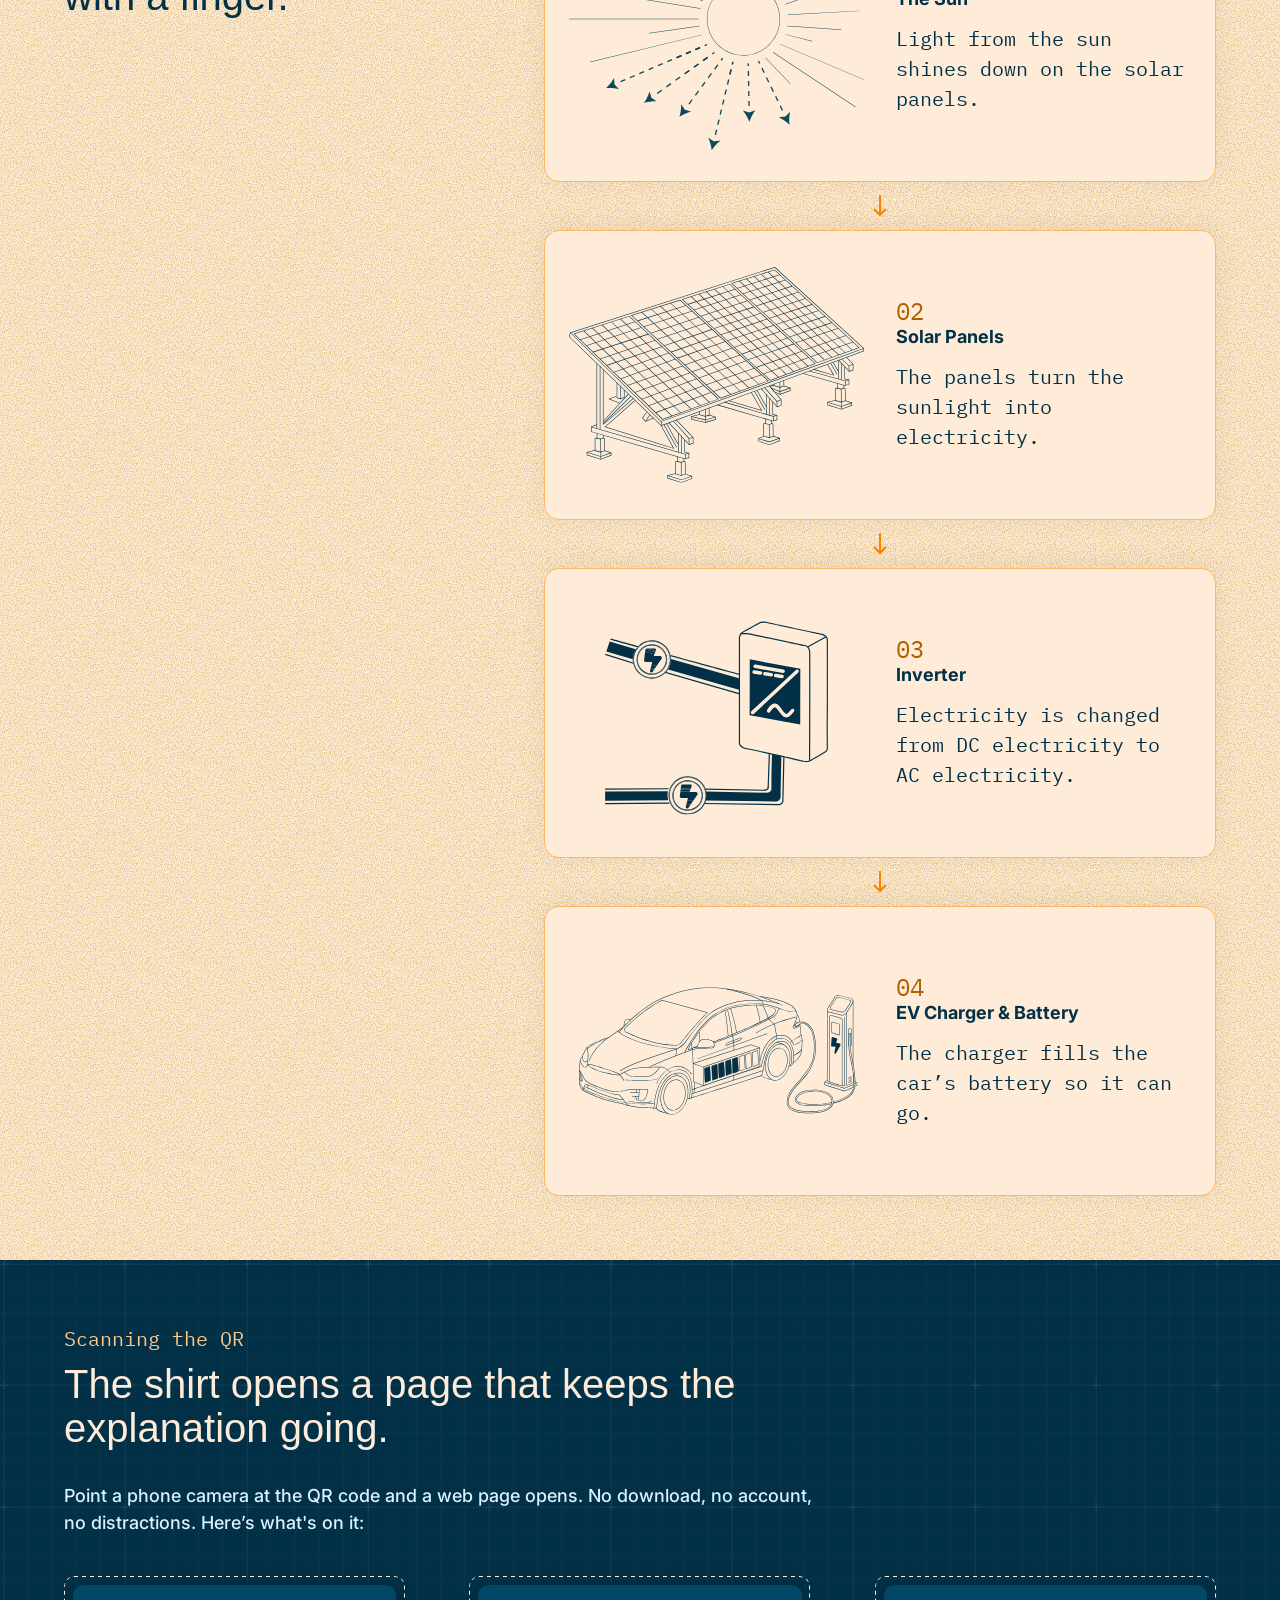
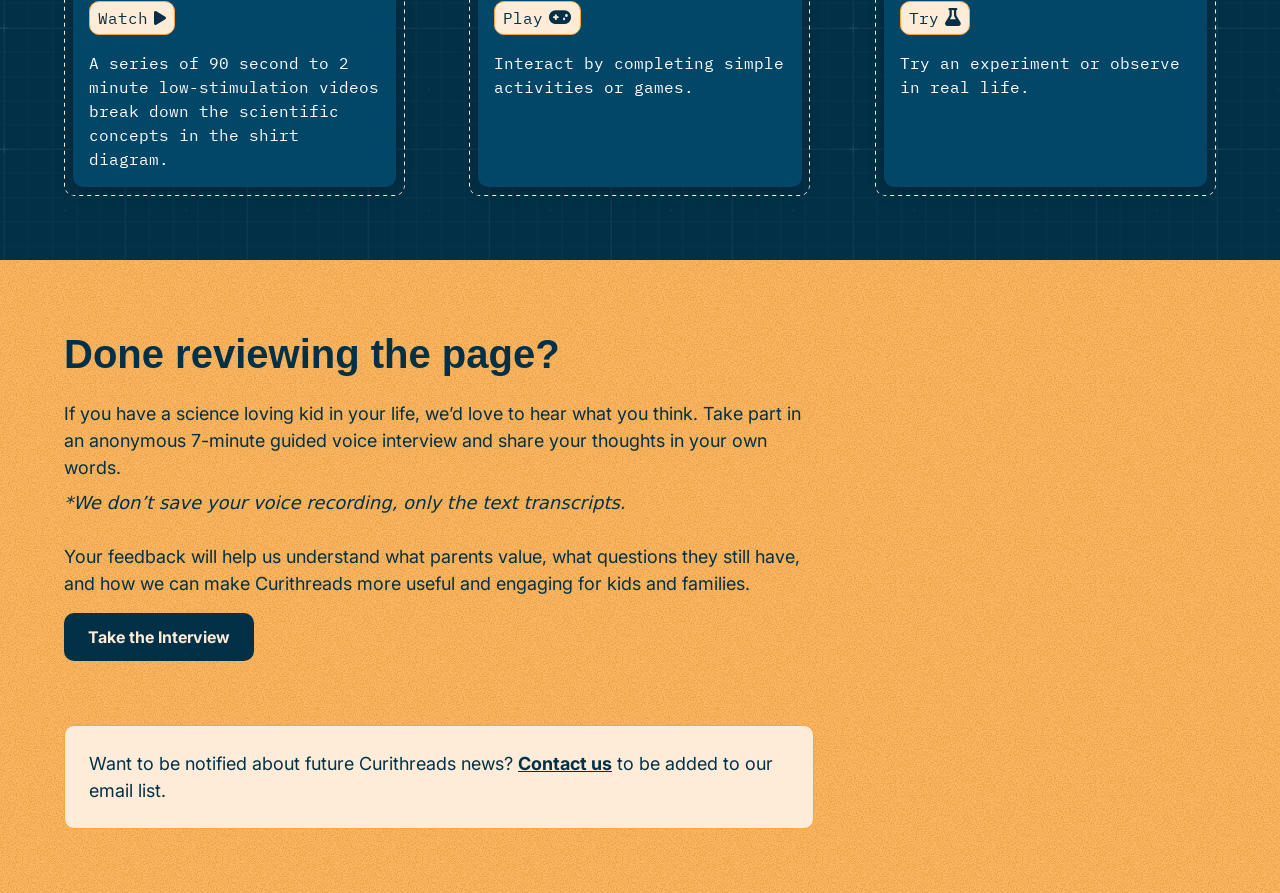
==== commit 2c32bfe7: "Update interview intro copy and add voice recording note Co-Authored-By: Claude Opus 5.5 <noreply@an" ====
--- a/parent-interview/index.html
+++ b/parent-interview/index.html
@@ -183,7 +183,8 @@
       <div class="container interview">
         <h2 id="interview-heading" class="heading-lg-bold">Done reviewing the page?</h2>
         <div class="interview__body body-lg">
-          <p>We’d love to hear what you think. Take part in an anonymous 7-minute guided voice interview and share your thoughts in your own words.</p>
+          <p>If you have a science loving kid in your life, we’d love to hear what you think. Take part in an anonymous 7-minute guided voice interview and share your thoughts in your own words.</p>
+          <p class="interview__note"><em>*We don’t save your voice recording, only the text transcripts.</em></p>
           <p>Your feedback will help us understand what parents value, what questions they still have, and how we can make Curithreads more useful and engaging for kids and families.</p>
         </div>
         <a class="button body-bold" href="https://buildpad.io/interview/2gzrdm54">Take the Interview</a>
--- a/parent-interview/parent-interview.css
+++ b/parent-interview/parent-interview.css
@@ -253,6 +253,11 @@
   max-width: var(--content-max);
 }
 
+/* Footnote sits close under the paragraph it qualifies */
+.interview__note {
+  margin-top: calc(var(--space-8) - 1.5em);
+}
+
 /* Email list card: 64px below the CTA (grid gap already gives 16px) */
 .notify {
   max-width: var(--content-max);
